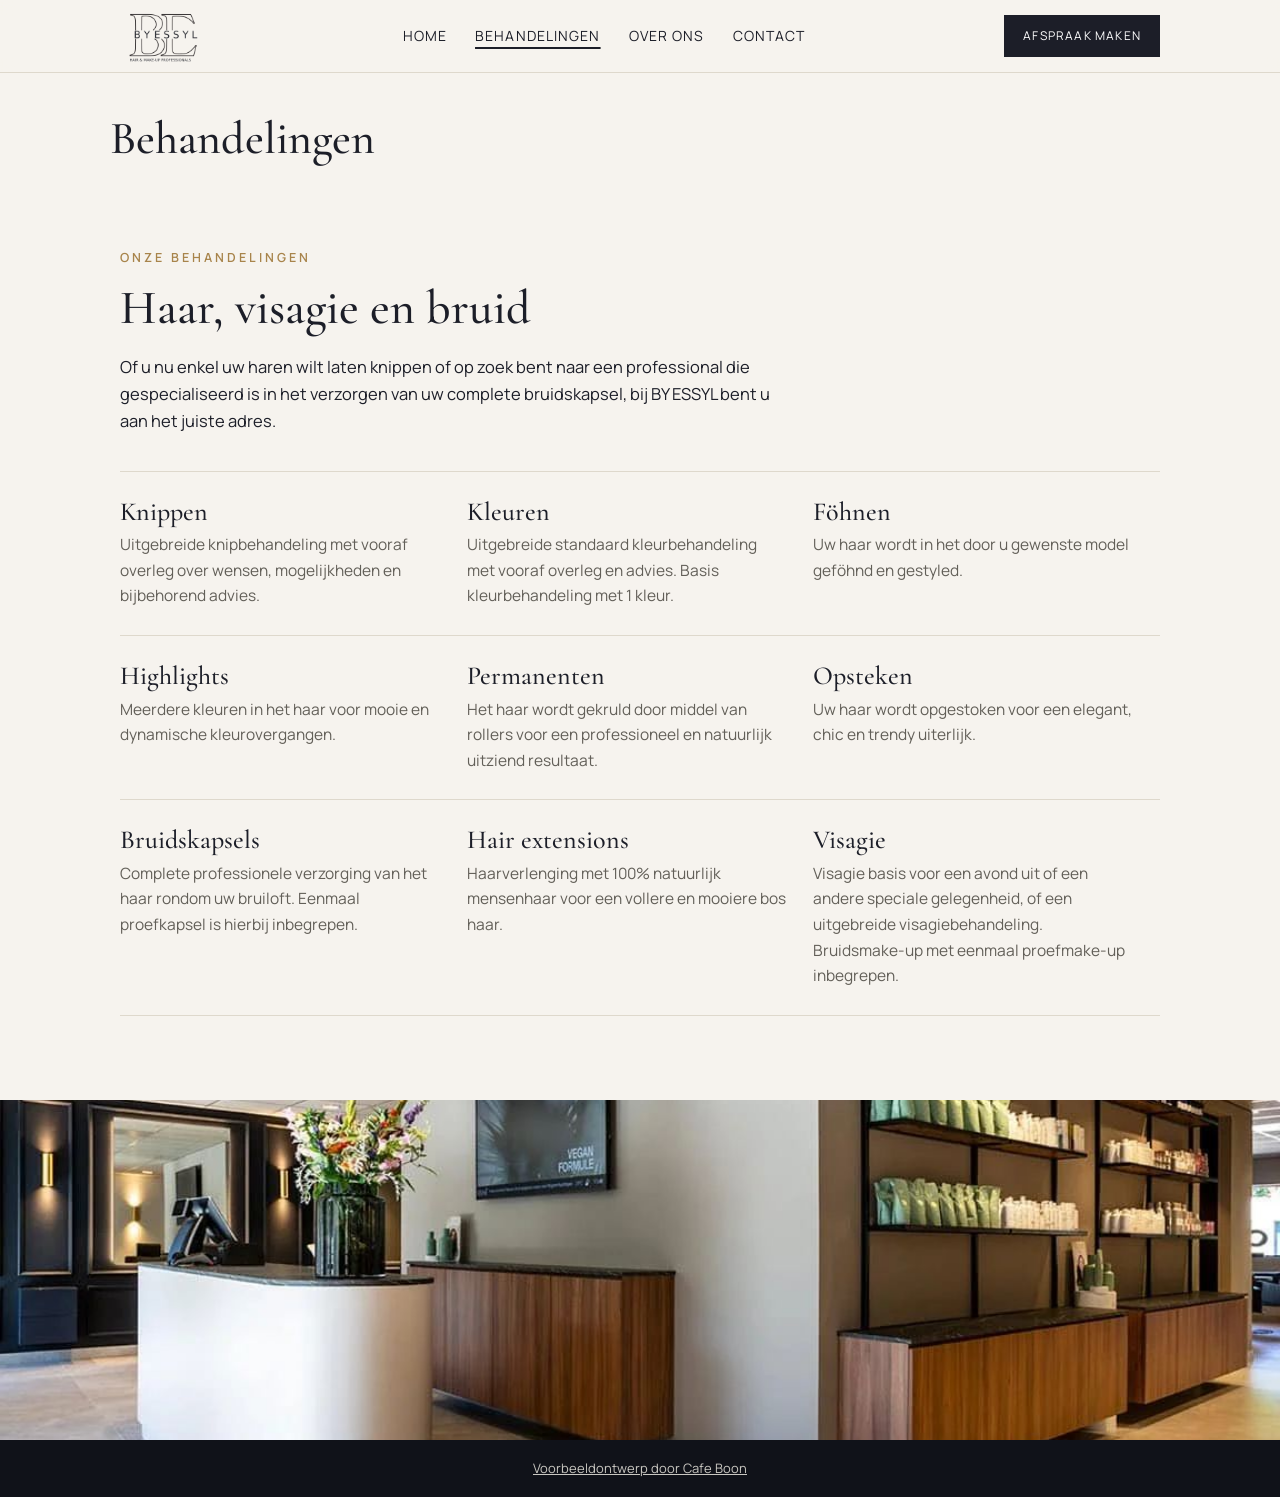
==== aanbod.html @ 57b77144 "Website opgedeeld in meerdere pagina's" ====
<!doctype html>
<html lang="nl">
<head>
<meta charset="utf-8">
<meta name="viewport" content="width=device-width,initial-scale=1">
<title>Behandelingen | BY ESSYL</title>
<meta name="description" content="BY ESSYL, hair and make-up professionals aan de Groenstraat in Prinsenbeek. Knippen, kleuren, styling, bruid, visagie en extensions. Uitsluitend op afspraak.">
<meta name="robots" content="noindex">
<link rel="icon" href="images/logo.png">
<meta property="og:title" content="BY ESSYL, hair and make-up professionals">
<meta property="og:description" content="Kapsalon en visagie in Prinsenbeek, uitsluitend op afspraak.">
<meta property="og:image" content="https://byessyl.cafeboon.com/images/salon.jpg">
<meta property="og:type" content="website">
<link rel="preconnect" href="https://fonts.googleapis.com"><link rel="preconnect" href="https://fonts.gstatic.com" crossorigin>
<link href="https://fonts.googleapis.com/css2?family=Cormorant+Garamond:wght@500;600&family=Manrope:wght@400;600&display=swap" rel="stylesheet">
<link rel="stylesheet" href="style.css">
</head>
<body>
<header><div class="wrap">
<a href="index.html"><img alt="BY ESSYL hair and make-up professionals" src="images/logo.png"/></a>
<nav><a href="index.html">Home</a><a aria-current="page" href="aanbod.html">Behandelingen</a><a href="over.html">Over ons</a><a href="contact.html">Contact</a></nav>
<a class="btn" href="https://byessyl.mijnsalon.nl/" rel="noopener" style="padding:10px 18px;font-size:12px" target="_blank">Afspraak maken</a>
</div></header>
<div aria-label="Pagina's" class="sn-bar" role="navigation"><a class="sn-link" href="index.html">Home</a><a aria-current="page" class="sn-link" href="aanbod.html">Behandelingen</a><a class="sn-link" href="over.html">Over ons</a><a class="sn-link" href="contact.html">Contact</a></div>
<div class="sn-head"><h1>Behandelingen</h1></div>
<section id="behandelingen"><div class="wrap">
<p class="k">Onze behandelingen</p>
<h2>Haar, visagie en bruid</h2>
<p style="max-width:40em">Of u nu enkel uw haren wilt laten knippen of op zoek bent naar een professional die gespecialiseerd is in het verzorgen van uw complete bruidskapsel, bij BY ESSYL bent u aan het juiste adres.</p>
<div class="treat">
<div><h3>Knippen</h3><p>Uitgebreide knipbehandeling met vooraf overleg over wensen, mogelijkheden en bijbehorend advies.</p></div>
<div><h3>Kleuren</h3><p>Uitgebreide standaard kleurbehandeling met vooraf overleg en advies. Basis kleurbehandeling met 1 kleur.</p></div>
<div><h3>Föhnen</h3><p>Uw haar wordt in het door u gewenste model geföhnd en gestyled.</p></div>
<div><h3>Highlights</h3><p>Meerdere kleuren in het haar voor mooie en dynamische kleurovergangen.</p></div>
<div><h3>Permanenten</h3><p>Het haar wordt gekruld door middel van rollers voor een professioneel en natuurlijk uitziend resultaat.</p></div>
<div><h3>Opsteken</h3><p>Uw haar wordt opgestoken voor een elegant, chic en trendy uiterlijk.</p></div>
<div><h3>Bruidskapsels</h3><p>Complete professionele verzorging van het haar rondom uw bruiloft. Eenmaal proefkapsel is hierbij inbegrepen.</p></div>
<div><h3>Hair extensions</h3><p>Haarverlenging met 100% natuurlijk mensenhaar voor een vollere en mooiere bos haar.</p></div>
<div><h3>Visagie</h3><p>Visagie basis voor een avond uit of een andere speciale gelegenheid, of een uitgebreide visagiebehandeling. Bruidsmake-up met eenmaal proefmake-up inbegrepen.</p></div>
</div>
</div></section>
<img alt="De balie in de salon aan de Groenstraat" class="band" loading="lazy" src="images/balie.jpg"/>
<footer><a href="https://cafeboon.com" rel="noopener" target="_blank">Voorbeeldontwerp door Cafe Boon</a></footer>
<div class="callbar"><a href="tel:0768886270">Bel ons</a><a href="https://byessyl.mijnsalon.nl/">Boek online</a></div>
<script>try{var d=new Date().getDay(),r=document.querySelector('#hours tr[data-d="'+d+'"]');if(r)r.className='today';}catch(e){}</script>
</body></html>
---- style.css ----
:root{--ink:#1c1e28;--bg:#f6f3ee;--brass:#a8844b;--mint:#9cc7b5;--wood:#7a5238;--line:#ded8cc;--mut:#625f58}
*{box-sizing:border-box;margin:0}
html{scroll-behavior:smooth}
body{font-family:"Manrope",system-ui,sans-serif;background:var(--bg);color:var(--ink);line-height:1.65;font-size:16.5px}
a{color:inherit}
.wrap{max-width:1080px;margin:0 auto;padding:0 20px}
h1,h2,h3{font-family:"Cormorant Garamond",Georgia,serif;font-weight:500;line-height:1.1}
header{position:sticky;top:0;z-index:10;background:rgba(246,243,238,.95);backdrop-filter:blur(8px);border-bottom:1px solid var(--line)}
header .wrap{display:flex;align-items:center;justify-content:space-between;height:72px}
header img{height:58px;display:block}
nav{display:flex;gap:28px;font-size:14px;letter-spacing:.08em;text-transform:uppercase}
nav a{text-decoration:none}nav a:hover{color:var(--brass)}
.btn{display:inline-block;background:var(--ink);color:#fff;text-decoration:none;padding:14px 28px;font-size:14px;letter-spacing:.1em;text-transform:uppercase;border:1px solid var(--ink)}
.btn:hover{background:var(--brass);border-color:var(--brass)}
.btn.o{background:transparent;color:#fff;border-color:rgba(255,255,255,.7)}.btn.o:hover{background:#fff;color:var(--ink)}
.hero{min-height:620px;display:flex;align-items:center;background:linear-gradient(90deg,rgba(28,30,40,.88) 0%,rgba(28,30,40,.55) 55%,rgba(28,30,40,.15)),url(images/salon.jpg) center/cover;color:#fff}
.hero h1{font-size:clamp(46px,7vw,86px);margin-bottom:16px}
.hero p{max-width:30em;font-size:18px;margin-bottom:28px;color:#eee}
.k{color:var(--brass);font-size:12.5px;letter-spacing:.24em;text-transform:uppercase;font-weight:600;margin-bottom:14px}
.hero .k{color:var(--mint)}
.cta{display:flex;gap:12px;flex-wrap:wrap}
section{padding:84px 0}
h2{font-size:clamp(32px,4.4vw,48px);margin-bottom:18px}
.two{display:grid;grid-template-columns:.8fr 1.2fr;gap:60px;align-items:center}
.two img{width:100%;display:block}
.treat{display:grid;grid-template-columns:1fr 1fr 1fr;gap:0;margin-top:36px;border-top:1px solid var(--line)}
.treat div{padding:26px 26px 26px 0;border-bottom:1px solid var(--line)}
.treat h3{font-size:26px;margin-bottom:6px}
.treat p{font-size:15.5px;color:var(--mut)}
.dark{background:var(--ink);color:#e9e6df}
.dark h2,.dark h3{color:#fff}
.hours{width:100%;border-collapse:collapse;margin:10px 0 22px}
.hours td{padding:10px 0;border-bottom:1px solid rgba(255,255,255,.14)}
.hours td:last-child{text-align:right}
.hours tr.today td{color:var(--mint)}
.big{font-family:"Cormorant Garamond",serif;font-size:38px;text-decoration:none;display:block;margin:2px 0 6px;color:#fff}
.dark a{color:#fff}
.dark .btn{background:var(--brass);border-color:var(--brass)}.dark .btn:hover{background:#fff;color:var(--ink)}
.band{width:100%;height:340px;object-fit:cover;display:block}
footer{background:#101219;color:#8e8d8a;font-size:13px;text-align:center;padding:18px}
footer a{color:#c9c7c1}
.callbar{display:none}
@media(max-width:860px){
 nav{display:none}.two{grid-template-columns:1fr !important;gap:30px}.two img{max-height:480px;object-fit:cover;object-position:top}
 .treat{grid-template-columns:1fr}.hero{min-height:540px;background-position:30% center}section{padding:56px 0}.band{height:200px}
 .callbar{display:flex;position:fixed;bottom:0;left:0;right:0;z-index:20}
 .callbar a{flex:1;text-align:center;padding:14px;text-decoration:none;background:var(--ink);color:#fff;font-size:14px;letter-spacing:.08em;text-transform:uppercase}
 .callbar a+a{background:var(--brass)}
 body{padding-bottom:50px}
}
/* sitenav:start */
.sn-bar{display:none;gap:6px;overflow-x:auto;white-space:nowrap;-webkit-overflow-scrolling:touch;padding:8px 12px;background:inherit;color:inherit;font:inherit;line-height:1.2;border-bottom:1px solid rgba(128,128,128,.35);box-sizing:border-box;max-width:100%}
.sn-bar a.sn-link{flex:0 0 auto;padding:9px 15px;border-radius:999px;color:inherit;text-decoration:none;font-size:15px;font-weight:600;letter-spacing:0;text-transform:none;margin:0}
.sn-bar a.sn-link[aria-current="page"]{background:rgba(128,128,128,.2);box-shadow:inset 0 -2px 0 currentColor}
@media(max-width:860px){.sn-bar{display:flex}}
nav a[aria-current="page"]:not(.cta):not(.btn):not(.call){text-decoration:underline;text-underline-offset:6px;text-decoration-thickness:2px}
.sn-head{max-width:1100px;margin:0 auto;padding:40px 20px 0;box-sizing:border-box}
.sn-head h1{margin:0;color:inherit;font-size:clamp(30px,5vw,46px);line-height:1.1}
.sn-cards{max-width:1100px;margin:0 auto;padding:40px 20px;display:grid;grid-template-columns:repeat(auto-fit,minmax(230px,1fr));gap:16px;box-sizing:border-box}
.sn-card{display:block;padding:20px 22px;border:1px solid rgba(128,128,128,.45);border-radius:10px;background:rgba(128,128,128,.07);color:inherit;text-decoration:none;min-width:0}
.sn-card strong{display:block;font-size:1.25em;margin:0 0 6px;color:inherit}
.sn-card span{display:block;opacity:.8;font-size:.95em;line-height:1.4}
.sn-card:hover,.sn-card:focus-visible{border-color:currentColor}
/* sitenav:end */
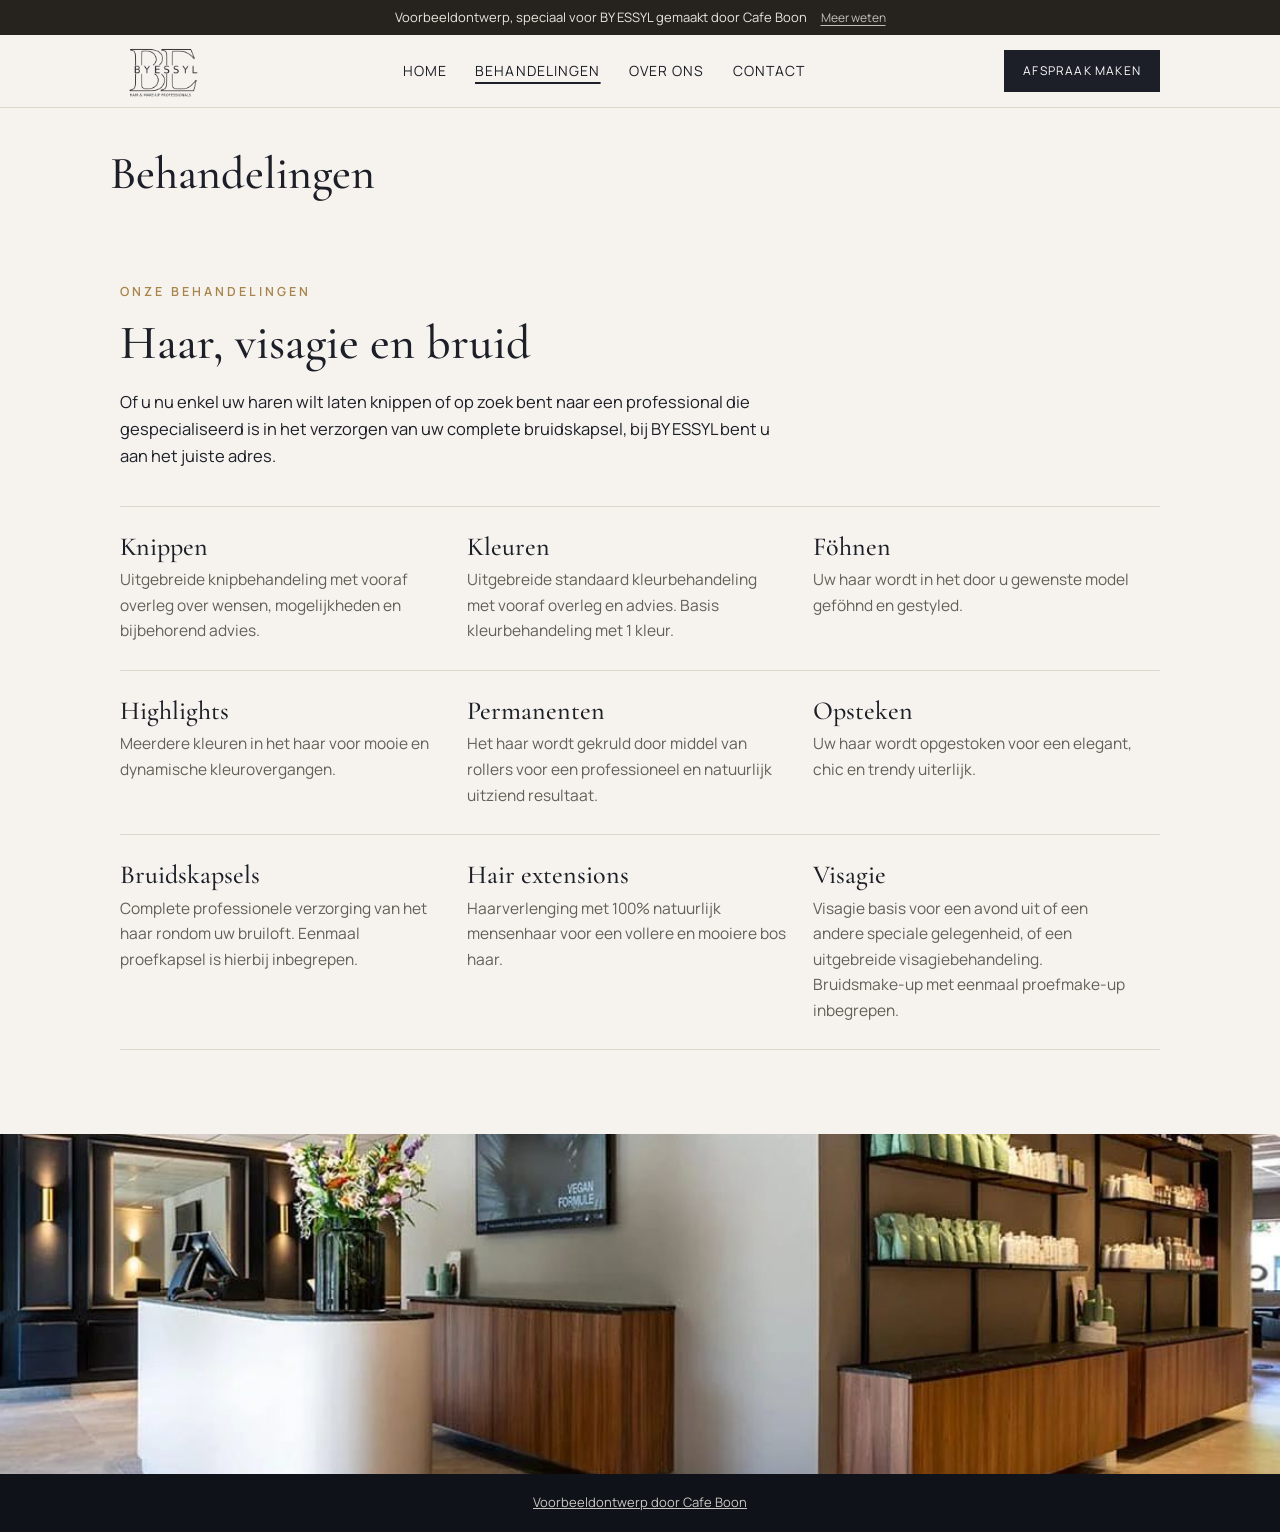
==== commit 50e68574: "Werkende formulieren voor afspraken en aanvragen" ====
--- a/aanbod.html
+++ b/aanbod.html
@@ -16,10 +16,11 @@
 <link rel="stylesheet" href="style.css">
 </head>
 <body>
+<div class="vb-banner" role="note"><span>Voorbeeldontwerp, speciaal voor BY ESSYL gemaakt door Cafe Boon</span><a href="https://cafeboon.com">Meer weten</a></div>
 <header><div class="wrap">
 <a href="index.html"><img alt="BY ESSYL hair and make-up professionals" src="images/logo.png"/></a>
 <nav><a href="index.html">Home</a><a aria-current="page" href="aanbod.html">Behandelingen</a><a href="over.html">Over ons</a><a href="contact.html">Contact</a></nav>
-<a class="btn" href="https://byessyl.mijnsalon.nl/" rel="noopener" style="padding:10px 18px;font-size:12px" target="_blank">Afspraak maken</a>
+<a class="btn" href="afspraak.html" style="padding:10px 18px;font-size:12px">Afspraak maken</a>
 </div></header>
 <div aria-label="Pagina's" class="sn-bar" role="navigation"><a class="sn-link" href="index.html">Home</a><a aria-current="page" class="sn-link" href="aanbod.html">Behandelingen</a><a class="sn-link" href="over.html">Over ons</a><a class="sn-link" href="contact.html">Contact</a></div>
 <div class="sn-head"><h1>Behandelingen</h1></div>
@@ -41,6 +42,6 @@
 </div></section>
 <img alt="De balie in de salon aan de Groenstraat" class="band" loading="lazy" src="images/balie.jpg"/>
 <footer><a href="https://cafeboon.com" rel="noopener" target="_blank">Voorbeeldontwerp door Cafe Boon</a></footer>
-<div class="callbar"><a href="tel:0768886270">Bel ons</a><a href="https://byessyl.mijnsalon.nl/">Boek online</a></div>
+<div class="callbar"><a href="tel:0768886270">Bel ons</a><a href="afspraak.html">Boek online</a></div>
 <script>try{var d=new Date().getDay(),r=document.querySelector('#hours tr[data-d="'+d+'"]');if(r)r.className='today';}catch(e){}</script>
 </body></html>
--- a/style.css
+++ b/style.css
@@ -62,3 +62,31 @@
 .sn-card span{display:block;opacity:.8;font-size:.95em;line-height:1.4}
 .sn-card:hover,.sn-card:focus-visible{border-color:currentColor}
 /* sitenav:end */
+/* voorbeeld-formulier:start */
+@layer sn{.sn-form button.btn{border:0;font:inherit;cursor:pointer;line-height:1.2}}
+.sn-formsec{padding:36px 0 72px}
+.sn-formwrap{max-width:1100px;margin:0 auto;padding:0 20px;box-sizing:border-box}
+.sn-formwrap>h2{margin:0 0 12px}
+.sn-formwrap>.sn-lead,.sn-formwrap>.sn-form,.sn-formwrap>.sn-done{max-width:720px}
+.sn-formwrap .sn-lead{margin:0 0 24px;opacity:.85}
+.sn-form{display:grid;grid-template-columns:1fr 1fr;gap:16px}
+.sn-field{display:flex;flex-direction:column;gap:6px;min-width:0;text-align:left}
+.sn-field.full{grid-column:1/-1}
+.sn-field label{font-size:14px;font-weight:600}
+.sn-field input,.sn-field select,.sn-field textarea{font:inherit;font-size:16px;line-height:1.4;color:inherit;background:rgba(128,128,128,.12);border:1px solid rgba(128,128,128,.55);border-radius:8px;padding:11px 12px;width:100%;box-sizing:border-box;min-width:0;max-width:100%;-webkit-appearance:none;appearance:none}
+.sn-field select{background-image:linear-gradient(45deg,transparent 50%,currentColor 50%),linear-gradient(135deg,currentColor 50%,transparent 50%);background-position:calc(100% - 20px) 50%,calc(100% - 15px) 50%;background-size:5px 5px;background-repeat:no-repeat;padding-right:38px}
+.sn-field select option{color:#111;background:#fff}
+.sn-field textarea{resize:vertical}
+.sn-field input:focus,.sn-field select:focus,.sn-field textarea:focus{outline:2px solid currentColor;outline-offset:1px}
+.sn-done{padding:28px;border:1px solid rgba(128,128,128,.55);border-radius:12px;background:rgba(128,128,128,.1)}
+.sn-done h2{margin:0 0 10px}
+.sn-done p{margin:0}
+.sn-done a{text-decoration:underline;text-underline-offset:3px;font-weight:600}
+.sn-formlink{padding:0 0 56px}
+@media(max-width:640px){.sn-form{grid-template-columns:1fr}.sn-formsec{padding:24px 0 56px}}
+/* voorbeeld-formulier:end */
+/* voorbeeldbanner:start */
+.vb-banner{display:flex;flex-wrap:wrap;justify-content:center;align-items:baseline;gap:2px 14px;padding:8px 16px;background:#26231f;color:#e9e6df;font-size:13px;line-height:1.45;letter-spacing:0;text-transform:none;font-weight:400;text-align:center;position:relative;z-index:1000}
+.vb-banner a{color:inherit;opacity:.8;text-decoration:underline;text-underline-offset:3px;font-size:12px;font-weight:400;white-space:nowrap;letter-spacing:0;text-transform:none}
+.vb-banner a:hover{opacity:1}
+/* voorbeeldbanner:end */
